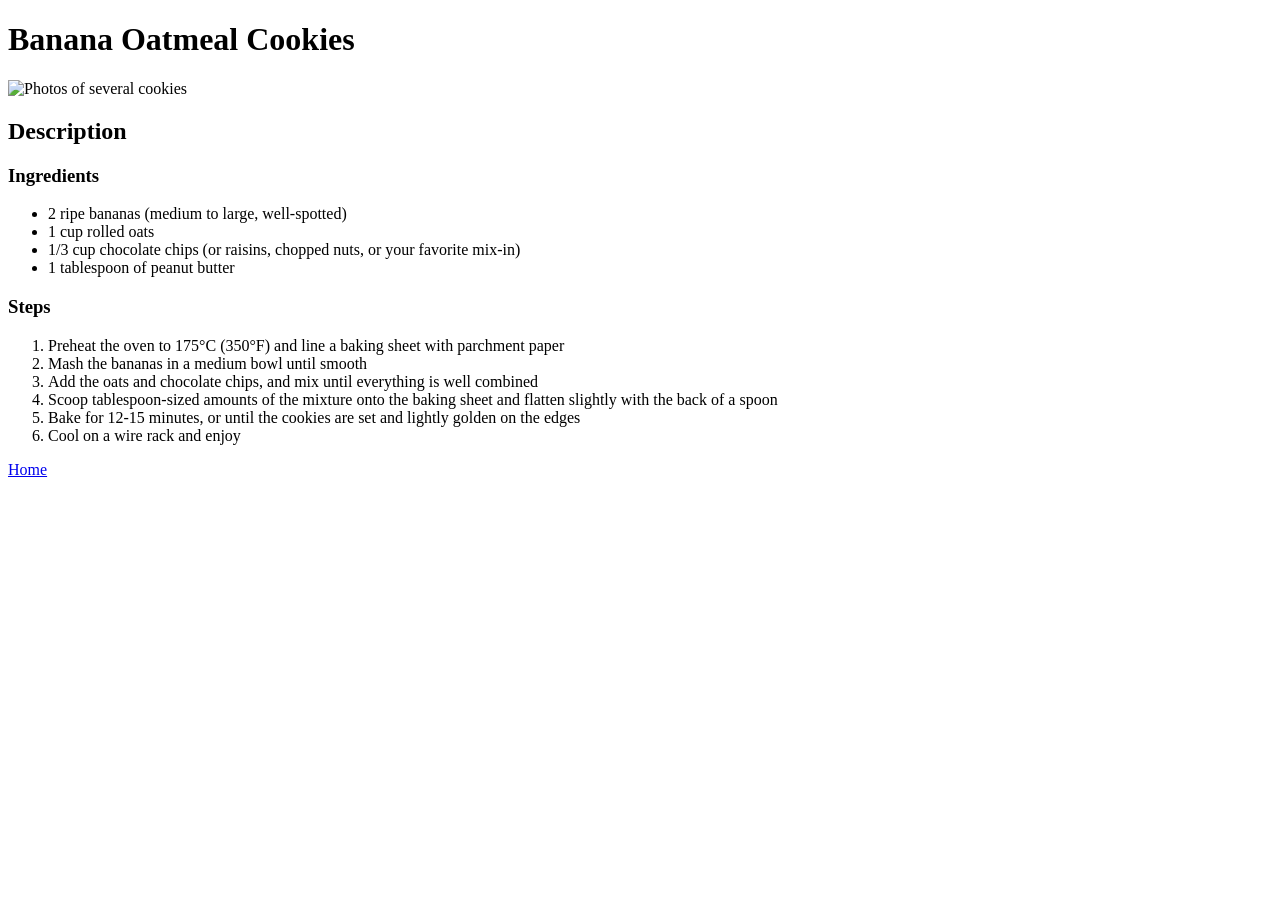
==== recipes/bananaoatmealcookies.html @ bdadece0 "fix: add recipe files to recipes folder" ====
<!DOCTYPE html>
<html lang="en">
<head>
    <meta charset="UTF-8">
    <meta name="viewport" content="width=device-width, initial-scale=1.0">
    <title>Banana Oatmeal Cookies</title>
</head>
<body>
    <h1>Banana Oatmeal Cookies</h1>
    <img src="https://shesnotcookin.com/wp-content/uploads/2023/09/banana-oat-cookies-recipe-1.jpg" alt="Photos of several cookies" height="302" width="453"> 
    <h2>Description</h2>
    <h3>Ingredients</h3>
     <ul>
        <li>2 ripe bananas (medium to large, well-spotted)</li>
        <li>1 cup rolled oats</li>
        <li>1/3 cup chocolate chips (or raisins, chopped nuts, or your favorite mix-in)</li>
        <li>1 tablespoon of peanut butter</li>
    </ul>
    <h3>Steps</h3>
    <ol>
        <li>Preheat the oven to 175°C (350°F) and line a baking sheet with parchment paper</li>
        <li>Mash the bananas in a medium bowl until smooth</li>
        <li>Add the oats and chocolate chips, and mix until everything is well combined</li>
        <li>Scoop tablespoon-sized amounts of the mixture onto the baking sheet and flatten slightly with the back of a spoon</li>
        <li>Bake for 12-15 minutes, or until the cookies are set and lightly golden on the edges</li>
        <li>Cool on a wire rack and enjoy</li>
    </ol>

<a href="../index.html">Home</a>


</body>


</html>
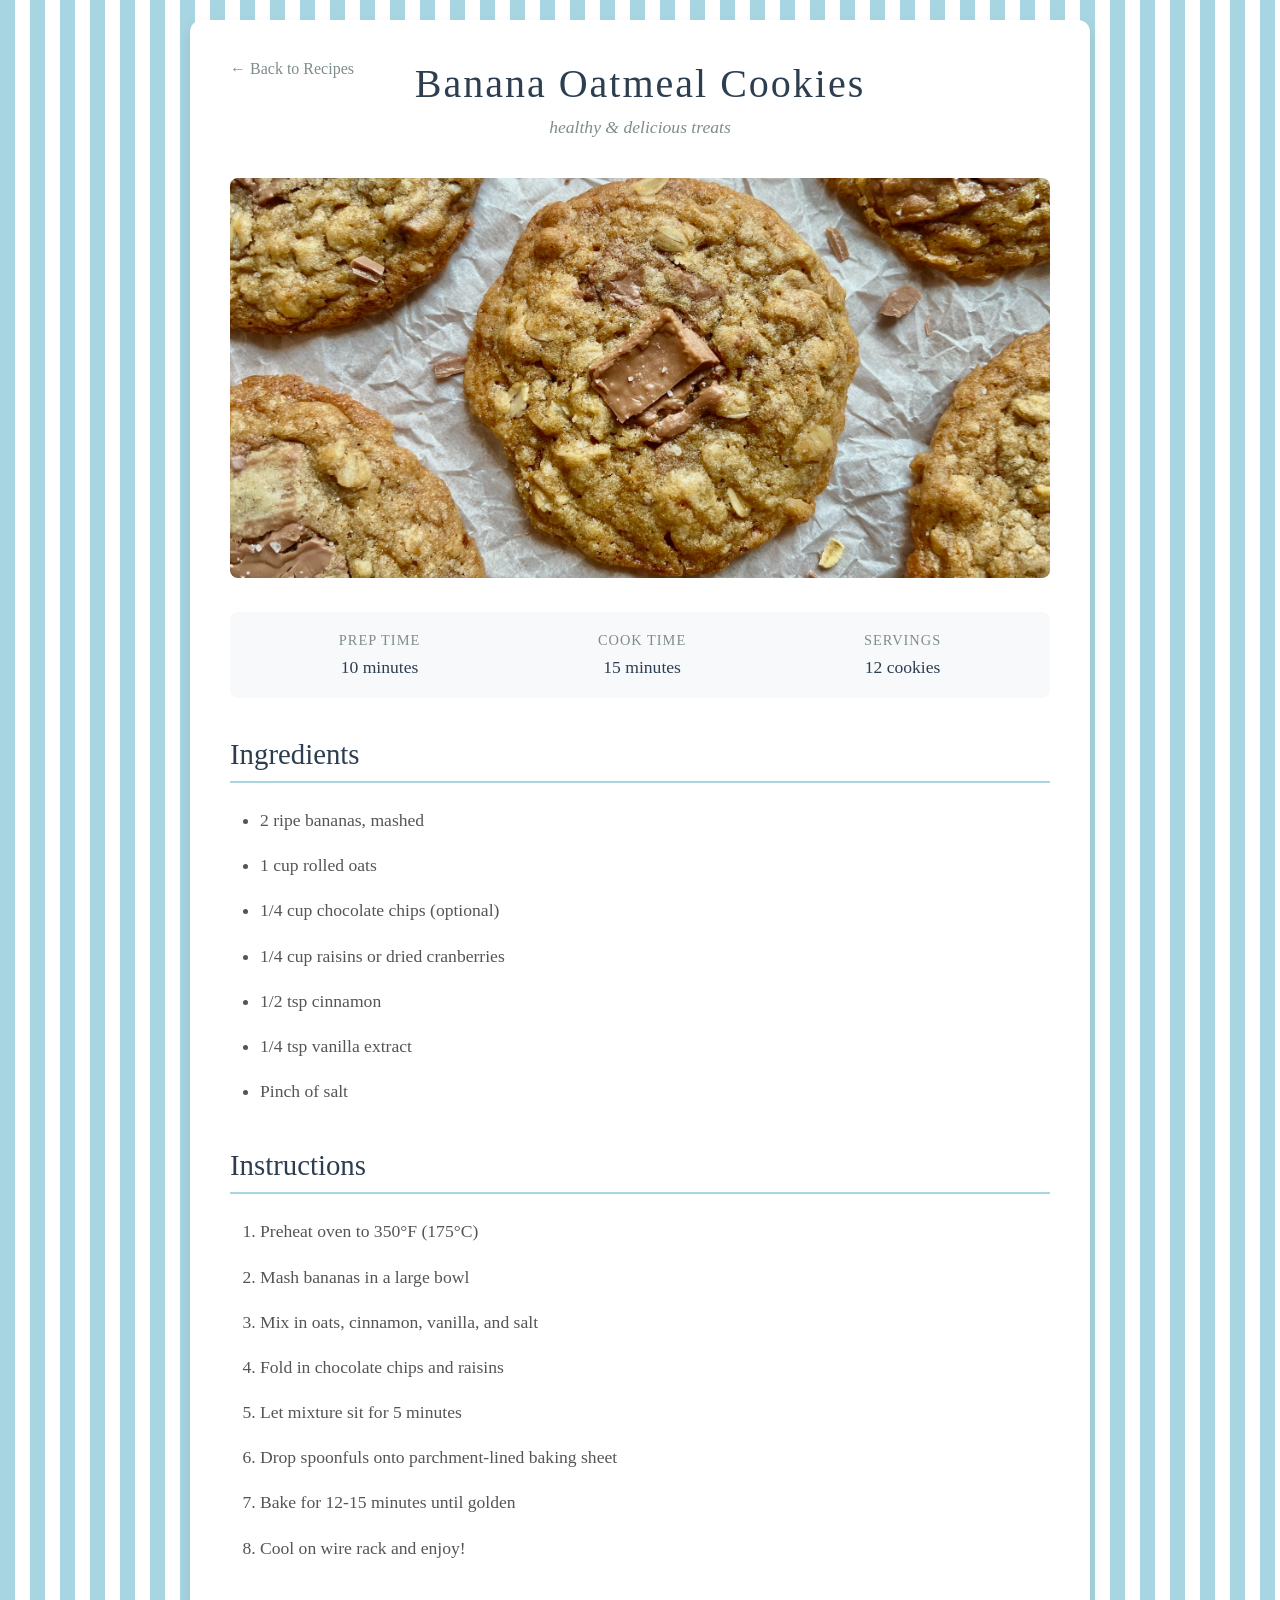
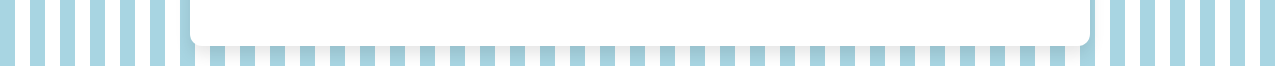
==== commit 8b7d0c1a: "Add cute aesthetic styling with CSS and recipe pages" ====
--- a/recipes/bananaoatmealcookies.html
+++ b/recipes/bananaoatmealcookies.html
@@ -3,33 +3,64 @@
 <head>
     <meta charset="UTF-8">
     <meta name="viewport" content="width=device-width, initial-scale=1.0">
-    <title>Banana Oatmeal Cookies</title>
+    <title>Banana Oatmeal Cookies Recipe</title>
+    <link rel="stylesheet" href="../recipe-style.css">
 </head>
 <body>
-    <h1>Banana Oatmeal Cookies</h1>
-    <img src="https://shesnotcookin.com/wp-content/uploads/2023/09/banana-oat-cookies-recipe-1.jpg" alt="Photos of several cookies" height="302" width="453"> 
-    <h2>Description</h2>
-    <h3>Ingredients</h3>
-     <ul>
-        <li>2 ripe bananas (medium to large, well-spotted)</li>
-        <li>1 cup rolled oats</li>
-        <li>1/3 cup chocolate chips (or raisins, chopped nuts, or your favorite mix-in)</li>
-        <li>1 tablespoon of peanut butter</li>
-    </ul>
-    <h3>Steps</h3>
-    <ol>
-        <li>Preheat the oven to 175°C (350°F) and line a baking sheet with parchment paper</li>
-        <li>Mash the bananas in a medium bowl until smooth</li>
-        <li>Add the oats and chocolate chips, and mix until everything is well combined</li>
-        <li>Scoop tablespoon-sized amounts of the mixture onto the baking sheet and flatten slightly with the back of a spoon</li>
-        <li>Bake for 12-15 minutes, or until the cookies are set and lightly golden on the edges</li>
-        <li>Cool on a wire rack and enjoy</li>
-    </ol>
+    <div class="recipe-container">
+        <header class="recipe-header">
+            <a href="../index.html" class="back-button">← Back to Recipes</a>
+            <h1>Banana Oatmeal Cookies</h1>
+            <p class="recipe-subtitle">healthy & delicious treats</p>
+        </header>
 
-<a href="../index.html">Home</a>
+        <div class="recipe-content">
+            <div class="recipe-image">
+                <img src="../images/cookies.jpg" alt="Banana Oatmeal Cookies">
+            </div>
 
+            <div class="recipe-info">
+                <div class="info-box">
+                    <h3>Prep Time</h3>
+                    <p>10 minutes</p>
+                </div>
+                <div class="info-box">
+                    <h3>Cook Time</h3>
+                    <p>15 minutes</p>
+                </div>
+                <div class="info-box">
+                    <h3>Servings</h3>
+                    <p>12 cookies</p>
+                </div>
+            </div>
 
+            <section class="ingredients-section">
+                <h2>Ingredients</h2>
+                <ul>
+                    <li>2 ripe bananas, mashed</li>
+                    <li>1 cup rolled oats</li>
+                    <li>1/4 cup chocolate chips (optional)</li>
+                    <li>1/4 cup raisins or dried cranberries</li>
+                    <li>1/2 tsp cinnamon</li>
+                    <li>1/4 tsp vanilla extract</li>
+                    <li>Pinch of salt</li>
+                </ul>
+            </section>
+
+            <section class="instructions-section">
+                <h2>Instructions</h2>
+                <ol>
+                    <li>Preheat oven to 350°F (175°C)</li>
+                    <li>Mash bananas in a large bowl</li>
+                    <li>Mix in oats, cinnamon, vanilla, and salt</li>
+                    <li>Fold in chocolate chips and raisins</li>
+                    <li>Let mixture sit for 5 minutes</li>
+                    <li>Drop spoonfuls onto parchment-lined baking sheet</li>
+                    <li>Bake for 12-15 minutes until golden</li>
+                    <li>Cool on wire rack and enjoy!</li>
+                </ol>
+            </section>
+        </div>
+    </div>
 </body>
-
-
 </html>
--- a/recipe-style.css
+++ b/recipe-style.css
@@ -0,0 +1,154 @@
+* {
+    margin: 0;
+    padding: 0;
+    box-sizing: border-box;
+}
+
+body {
+    font-family: 'Georgia', serif;
+    background: repeating-linear-gradient(
+        90deg,
+        #a8d5e2,
+        #a8d5e2 15px,
+        #fff 15px,
+        #fff 30px
+    );
+    color: #333;
+    padding: 20px;
+    min-height: 100vh;
+}
+
+.recipe-container {
+    max-width: 900px;
+    margin: 0 auto;
+    background: #fff;
+    padding: 40px;
+    border-radius: 12px;
+    box-shadow: 0 8px 16px rgba(0, 0, 0, 0.1);
+}
+
+/* Header */
+.recipe-header {
+    text-align: center;
+    margin-bottom: 40px;
+    position: relative;
+}
+
+.back-button {
+    position: absolute;
+    left: 0;
+    top: 0;
+    text-decoration: none;
+    color: #7f8c8d;
+    font-size: 1em;
+    transition: color 0.3s ease;
+}
+
+.back-button:hover {
+    color: #2c3e50;
+}
+
+.recipe-header h1 {
+    font-size: 2.5em;
+    color: #2c3e50;
+    margin-bottom: 10px;
+    font-weight: 400;
+    letter-spacing: 2px;
+}
+
+.recipe-subtitle {
+    font-style: italic;
+    color: #7f8c8d;
+    font-size: 1.1em;
+}
+
+/* Recipe Content */
+.recipe-image {
+    width: 100%;
+    margin-bottom: 30px;
+}
+
+.recipe-image img {
+    width: 100%;
+    height: 400px;
+    object-fit: cover;
+    border-radius: 8px;
+}
+
+.recipe-info {
+    display: flex;
+    justify-content: space-around;
+    margin-bottom: 40px;
+    padding: 20px;
+    background: #f8f9fa;
+    border-radius: 8px;
+}
+
+.info-box {
+    text-align: center;
+}
+
+.info-box h3 {
+    font-size: 0.9em;
+    color: #7f8c8d;
+    margin-bottom: 8px;
+    text-transform: uppercase;
+    letter-spacing: 1px;
+    font-weight: 400;
+}
+
+.info-box p {
+    font-size: 1.1em;
+    color: #2c3e50;
+}
+
+/* Sections */
+.ingredients-section,
+.instructions-section {
+    margin-bottom: 40px;
+}
+
+.ingredients-section h2,
+.instructions-section h2 {
+    font-size: 1.8em;
+    color: #2c3e50;
+    margin-bottom: 20px;
+    font-weight: 400;
+    border-bottom: 2px solid #a8d5e2;
+    padding-bottom: 10px;
+}
+
+.ingredients-section ul,
+.instructions-section ol {
+    padding-left: 30px;
+    line-height: 2;
+}
+
+.ingredients-section li,
+.instructions-section li {
+    font-size: 1.1em;
+    margin-bottom: 10px;
+    color: #555;
+}
+
+/* Responsive */
+@media (max-width: 768px) {
+    .recipe-container {
+        padding: 20px;
+    }
+
+    .recipe-header h1 {
+        font-size: 2em;
+    }
+
+    .recipe-info {
+        flex-direction: column;
+        gap: 15px;
+    }
+
+    .back-button {
+        position: static;
+        display: block;
+        margin-bottom: 20px;
+    }
+}
